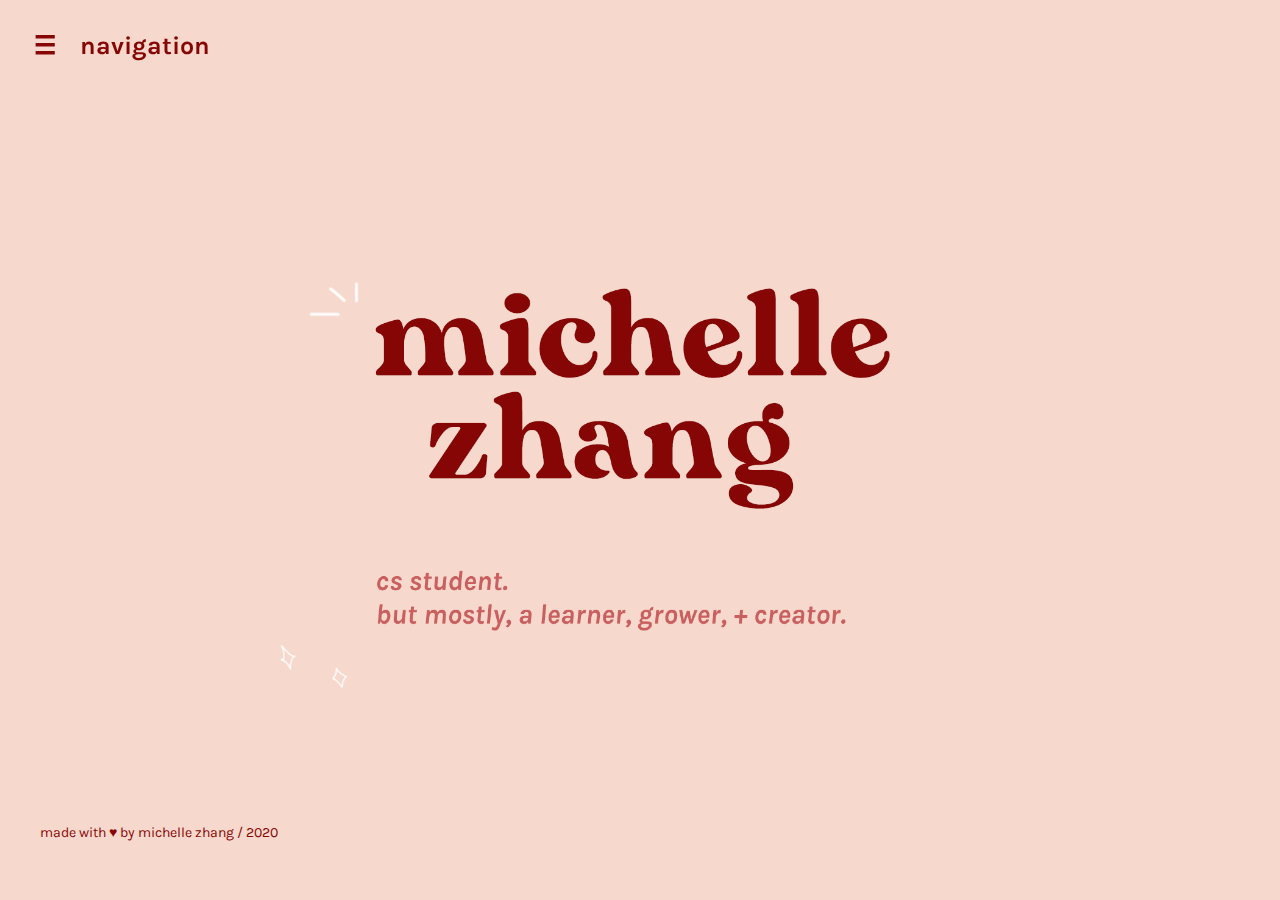
==== index.html @ 730ab969 "Dec 2020" ====
<!DOCTYPE html>
<html>

<head>
	<title>Michelle Zhang | Home</title>
	<meta name="description" content="Computer science student at Carnegie Mellon University." />
	<meta http-equiv="author" content="Michelle Zhang" />
	<meta http-equiv="pragma" content="no-cache" />
	<meta name="viewport" content="width=device-width, initial-scale=1.0">
	<meta property="og:image" content="images/home-background.png" />
	<link href="https://fonts.googleapis.com/css2?family=Karla&display=swap" rel="stylesheet">
	<link href="style.css" type="text/css" rel="stylesheet" />
	<link rel="shortcut icon" type="image/png" href="images/favicon.png" />
	<script src="https://ajax.googleapis.com/ajax/libs/jquery/3.5.1/jquery.min.js"></script>
	<script async src="https://www.googletagmanager.com/gtag/js?id=UA-173824486-1"></script>
    <script>
        window.dataLayer = window.dataLayer || [];
        function gtag() { dataLayer.push(arguments); }
        gtag('js', new Date());

        gtag('config', 'UA-173824486-1');
    </script>
</head>

<body id="homepage" onload="document.body.style.opacity='1'">

	<div id="mySidenav" class="sidenav">
		<a href="javascript:void(0)" class="closebtn" onclick="closeNav()">&times;</a>
		<a href="index.html" id="navcurr">&#8212; 01. home</a>
		<a href="projects.html">02. projects</a>
		<a href="about.html"> 03. about</a>
		<a href="contact.html">04. contact</a>
	</div>

	<div id="header">
		<span style="font-size:30px; cursor:pointer;" onclick="openNav()">
			<h2>&nbsp; &nbsp; &#9776;&nbsp; &nbsp; navigation</h2>
	</div>

	<div class="bgimg-1">
		<p class="copy"> made with &#x2665; by michelle zhang / 2020</p>
	</div>

	<script>
		function openNav() {
			document.getElementById("mySidenav").style.width = "350px";
		}

		function closeNav() {
			document.getElementById("mySidenav").style.width = "0";
		}
	</script>
</body>

</html>
---- style.css ----
/* light pink: #f7d8cc
dark red: #860505
peach: #f49b7b
dark pink: #c95f5f
rose pink: #CB6477
*/

body, html {
  height: 100%;
  margin: 0;
}

#homepage {
  background-color: #f7d8cc;
}

body {
	font-family: 'Karla', sans-serif;
	background-color: #f7d8cc; 
	opacity: 0;
	transition:opacity 3s;
}

body#white {
  background-color: white;
}

h1 {
	font-family: 'Karla', sans-serif;
	color: #c95f5f; 
	text-align: left;
  font-size:40px;
  font-weight: bold;
}

h1.big {
	font-size:60px;
	text-align:center;
}

h1#big-proj-heading {
  font-size: 50px;
}

h2 { 
	font-family: 'Karla', sans-serif;
	color:  #860505;
  font-size: 25px;
  font-weight: bolder; 
} 

h2.name {
  color: #860505;
  letter-spacing: 2px;
}

h3 {
	font-family: 'Karla', sans-serif;
	color: black;
	size:20px;
	text-transform:bold;
}

h3.proj-heading {
	font-size: 30px;
  color: #CB6477;
}

h3.proj-heading-mini {
	font-size: 30px;
  color: #f49b7b;
}


h4.wave {
  color: #c95f5f;
  font-size: 50px;
  font-weight: bolder;
  line-height:2px;
}

.image {
  display: block;
  width: 100%;
  height: auto;
}

.text {
  color: rgba(0, 0, 0, 1);
  font-size: 40px;
  position: absolute;
  left: 50%;
  top: 50%;
  -webkit-transform: translate(-50%, -50%);
  -ms-transform: translate(-50%, -50%);
  transform: translate(-50%, -50%);
  text-align: left;
}

.highlight {
	background: linear-gradient(180deg,rgba(255,255,255,0) 60%, #F9C6B3 60%);
    display:inline;
}

.copy {
	color: #860505;
  position: absolute;
  font-size: 14px;
  padding-top: 90vh; 
  padding-left: 40px;
  z-index: 30;
  min-width: 300px;
}

.copy-normal {
  color: #860505;
  padding-left: 40px;
  position: absolute;
  font-size: 14px;
  padding-top: 60px; 
  z-index: 30;
  padding-bottom: 30px;
  min-width: 300px;
}

#header {
  position: fixed;
  font-size: 30px;
  font-family: 'Karla', sans-serif;
  display: inline-block; 
  text-align:left;
  padding:10px;
  z-index: 100;
}


#header-block {
  position: fixed;
	font-size: 30px;
	font-family: 'Karla', sans-serif;
	display: inline-block; 
	text-align:left;
	padding:10px;
  z-index: 100;
  width:100%;
  background-color:#f7d8cc;
}

#header-block-white {
  position: fixed;
	font-size: 30px;
	font-family: 'Karla', sans-serif;
	display: inline-block; 
	text-align:left;
	padding:10px;
  z-index: 100;
  width:100%;
  background-color:white;
}

#oncurr {
	color:#856084;
	text-shadow: -5px 3px #D4ADCF; 

}

#currproj {
	color:#FCA17D;
}

a.link {
	text-decoration:none;
	font-family: 'Karla', sans-serif;
	text-align:right;
	font-size:18px;
  color: #860505; 
}

a:visited {
	color: #860505; 
}


a.link:hover {
	color: #FCA17D;
  transition:0.25s ease;
}

a.name{
  letter-spacing: 2px;
  font-size: 25px;
	text-decoration:none;
  color:  #860505;
  font-weight: bolder;
}

a.name:hover{
	color:#FCA17D;
	transition:0.25s ease;
}

/* ----- nav---- */

.sidenav {
  height: 100%;
  width: 0;
  position: fixed;
  top: 0;
  right: 0;
  background-color: #f7d8cc;
  overflow-x: hidden;
  transition: 0.5s;
  padding-top: 60px;
  z-index: 999;
}

.sidenav a {
  padding: 8px 8px 8px 50px;
  text-decoration: none;
  font-family: 'Karla', sans-serif;
  font-size: 25px;
  color: #860505;
  display: block;
  transition: 0.3s;
}

.sidenav a#navcurr {
	color:#f49b7b;
}

.sidenav a:hover {
  color: #F49b7b;
}

.sidenav .closebtn {
  position: absolute;
  top: 0;
  right: 25px;
  font-size: 36px;
  margin-left: 50px;
}

.sidenav-proj {
  height: 100%;
  width: 0;
  position: fixed;
  top: 0;
  right: 0;
  background-color: white;
  overflow-x: hidden;
  transition: 0.5s;
  padding-top: 60px;
  z-index: 999;
}

.sidenav-proj a {
  padding: 8px 8px 8px 50px;
  text-decoration: none;
  font-family: 'Karla', sans-serif;
  font-size: 25px;
  color: #860505;
  display: block;
  transition: 0.3s;
}

.sidenav-proj a#navcurr {
	color:#f49b7b;
}

.sidenav-proj a:hover {
  color: #F49b7b;
}

.sidenav-proj .closebtn {
  position: absolute;
  top: 0;
  right: 25px;
  font-size: 36px;
  margin-left: 50px;
}


.main {
  padding-top:50px;
  padding: 10vw;
  padding-bottom: 0px;
}

.main-proj {
  padding-top:50px;
  padding: 10vw;
  padding-bottom: 0px;
  background-color: white;
}

#main2 {
  padding-top:120px;
}

@media screen and (max-height: 450px) {
  .sidenav {padding-top: 15px;}
  .sidenav a {font-size: 18px;}
}

@media (max-width: 600px) {
  .sidenav a {font-size: 30px;}
}


p.big {
	line-height:1.8;
}

p.proj-text {
  line-height: 2em;
}

#emphasis {
	color: #860505;
	background: linear-gradient(180deg,rgba(255,255,255,0) 60%, #f7d8cc 60%);
    display:inline;
}

.svg-color{
  filter: invert(10%) sepia(93%) saturate(3539%) hue-rotate(360deg) brightness(92%) contrast(112%);
  width:30px;
  height:30px;
 }

.svg-color:hover{
  filter: invert(44%) sepia(11%) saturate(2879%) hue-rotate(314deg) brightness(103%) contrast(72%);
}

#socialicons {
  padding-top: 5px;
  padding-bottom:20px;
  width: 100%;
  background-color: transparent;
}

.bgimg-1 {
  opacity: 1;
  background-attachment: fixed;
  background-position: center;
  background-repeat: no-repeat;
  background-size: cover;
  background-image: url("images/home-background.png");
  height: 100%;
}

@media only screen and (orientation: landscape){
  .bgimg-1 {
    background-image: url("images/home-background.png");
  }
}

@media only screen and (max-width: 722px) and (orientation: portrait){
    .bgimg-1 {
      background-image: url("images/mobile-background.png");
      opacity:1; 
      background-size: cover;
    }
}

.card {
  background-color: transparent;
  color: black;
  padding: 0rem;
  height:40rem;
}

.cards {
  max-width: 1600px;
  margin-top: 30px;
  display: grid;
  grid-gap: 1rem;
}

@media (max-width: 899px) {
  .cards { 
    grid-template-columns: repeat(1, 1fr); 
    padding-top:40px;
  }
  .card {
    width: 85vw;
    height:500px;
  }
}

@media (min-width: 900px) {
  .cards { 
    grid-template-columns: repeat(2, 1fr); 
  }
}

/*project cards*/

* {
  box-sizing: border-box;
}

.pad-left {
  padding-left: 50px;
}

.row {
  display: -ms-flexbox; 
  display: flex;
  -ms-flex-wrap: wrap; 
  flex-wrap: wrap;
  padding: 0 2px;
  padding-top: 0;
}

.column {
  -ms-flex: 33%; 
  flex: 33%;
  max-width: 33%;
  padding: 0 2px;
}

.column img {
  margin-top: 8px;
  vertical-align: middle;
  width: 100%;
  transform: scale(0.4);
}

@media screen and (max-width: 800px) {
  .column {
    -ms-flex: 50%;
    flex: 50%;
    max-width: 50%;
  }
}
@media screen and (max-width: 600px) {
  .column {
    -ms-flex: 100%;
    flex: 100%;
    max-width: 100%;
  }
}

.container {
  position: relative;
}

.overlay {
  position: absolute;
  top: 0;
  bottom: 0;
  left: 0;
  right: 0;
  height: 100%;
  width: 100%;
  opacity: 0;
  transition: .25s ease;
  background-color: #f7d8cc;
}

.container:hover .overlay {
  opacity: 0.8;
}


.desc {
  height:100px;
  width:290px;
  font-size:13px;
  color:#7B7B7B;
  text-align:left;
  padding-bottom:0px;
  padding-top: 30px;
  line-height: 2em;
}

.banner {
  display: block;
	min-height: 150px;
	width: 100%;
	position: relative;
}
.typed_wrap {
	display: block;
	max-width: 265px;
	height: auto;
  padding: 0px;
	position: absolute;
	top: 20%;
}

.typed_wrap h1 {
	display: inline;
}

.typed::after {
	content: '|';
	display: inline;
	-webkit-animation: blink 0.7s infinite;
	-moz-animation: blink 0.7s infinite;
	animation: blink 0.7s infinite;
}

.typed-cursor{
   opacity: 0;
	display: none;
}

@keyframes blink{
    0% { opacity:1; }
    50% { opacity:0; }
    100% { opacity:1; }
}
@-webkit-keyframes blink{
    0% { opacity:1; }
    50% { opacity:0; }
    100% { opacity:1; }
}
@-moz-keyframes blink{
    0% { opacity:1; }
    50% { opacity:0; }
    100% { opacity:1; }
}

input[type=text] {
  width: 100%;
  padding: 12px 20px;
  margin: 8px 0;
  box-sizing: border-box;
  font-family: 'Karla', sans-serif;
  -webkit-transition: 0.5s;
  transition: 0.5s;
  outline: none;
  border: none;
}

textarea {
  width: 100%;
  padding: 12px 20px;
  margin: 8px 0;
  box-sizing: border-box;
  font-family: 'Karla', sans-serif;
  -webkit-transition: 0.5s;
  transition: 0.5s;
  outline: none;
  border: none;
  height: 80px;
}

@media (max-width: 640px)
{
  .pad-top {
    margin-top: 15vh;
  }
}

input[type=submit] {
  background-color: transparent;
  border-radius: 16px;
  border: 1.5px solid #860505;
  color: #860505;
  padding: 10px;
  text-decoration: none;
  margin: 4px 2px;
  cursor: pointer;
  font-family: 'Karla', sans-serif;
  font-size: 18px;
}


input[type=submit]:hover {
  border: 1.5px solid #c95f5f;
  color: #c95f5f;
  transition: 0.25s;
}

.theartofgif {
  max-width: 300px;
}

.mockup {
  max-width: 250px;
}

@media (max-width: 450px) {
  .mockup-laptop {
    padding-top: 10%;
    max-width: 80vw;
  }
}

@media (min-width: 451px) {
  .mockup-laptop {
    padding-top: 15%;
    max-width: 451px;
  }
}

.img-container {
  display: block;
  text-align: center;
}

.card-op {
  background-color: transparent;
  color: black;
  padding: 10px;
  height: auto;
}

.cards-op {
  max-width: 1600px;
  margin-top: 30px;
  display: grid;
  grid-gap: 1rem;
}

@media (max-width: 899px) {
  .cards-op { 
    grid-template-columns: repeat(1, 1fr); 
    padding-top:40px;
  }
  .card-op {
    width: 85vw;
    height: auto;
  }
}

@media (min-width: 900px) {
  .cards-op { 
    grid-template-columns: repeat(2, 1fr); 
  }
}

.header-icon {
  height: 50px;
  width: 50px;
  margin-left: 25px;
}

.header-icon-concluding {
  height: 38px;
  width: 38px;
  margin-right: 18px;
}
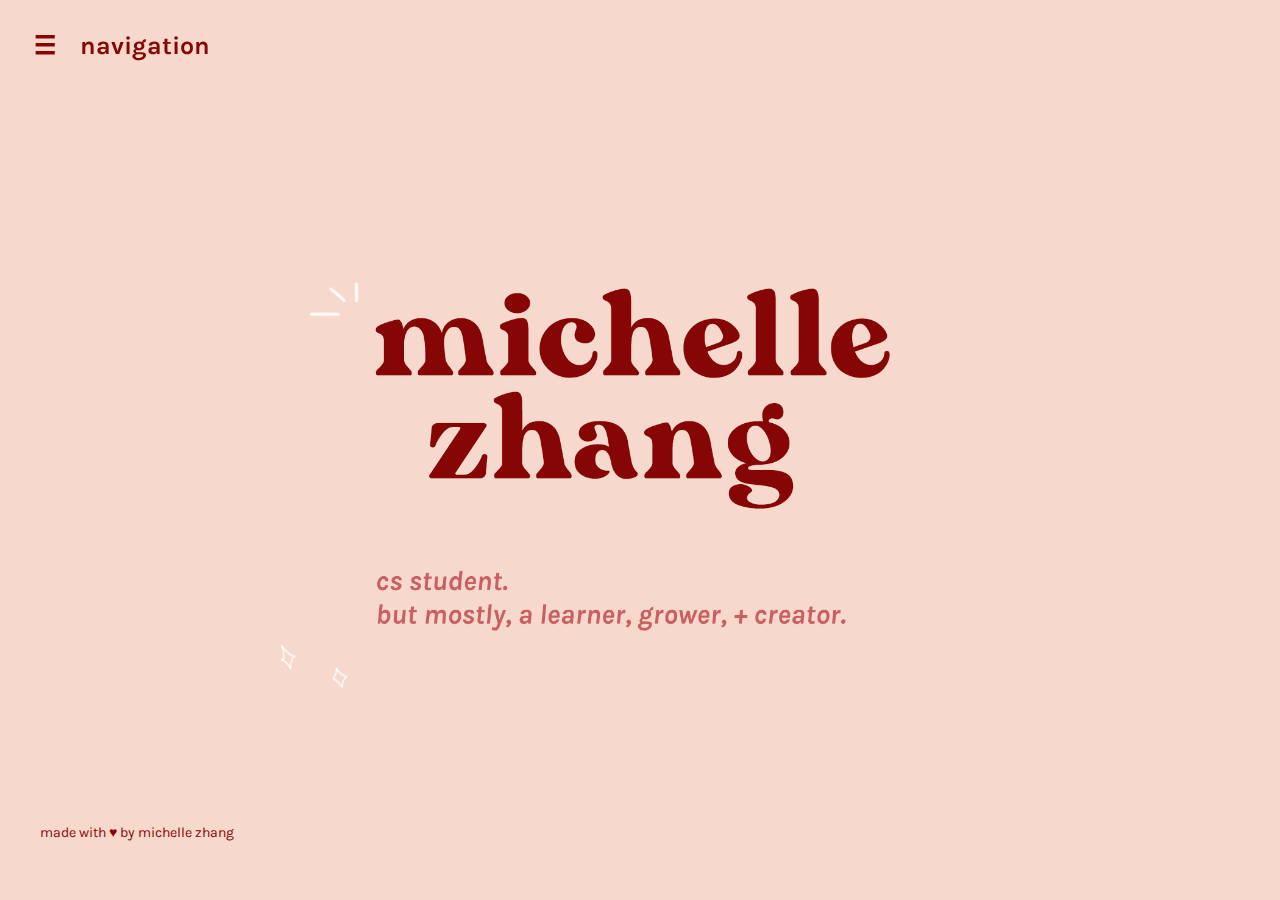
==== commit 86a1ca30: "December 2020" ====
--- a/index.html
+++ b/index.html
@@ -38,7 +38,7 @@
 	</div>
 
 	<div class="bgimg-1">
-		<p class="copy"> made with &#x2665; by michelle zhang / 2020</p>
+		<p class="copy"> made with &#x2665; by michelle zhang </p>
 	</div>
 
 	<script>
--- a/style.css
+++ b/style.css
@@ -69,14 +69,6 @@
 h3.proj-heading-mini {
 	font-size: 30px;
   color: #f49b7b;
-}
-
-
-h4.wave {
-  color: #c95f5f;
-  font-size: 50px;
-  font-weight: bolder;
-  line-height:2px;
 }
 
 .image {
@@ -366,7 +358,7 @@
   background-color: transparent;
   color: black;
   padding: 0rem;
-  height:40rem;
+  height:50rem;
 }
 
 .cards {
@@ -383,7 +375,7 @@
   }
   .card {
     width: 85vw;
-    height:500px;
+    height:700px;
   }
 }
 
@@ -443,6 +435,12 @@
 
 .container {
   position: relative;
+}
+
+.about-img {
+  max-width: 40vw;
+  min-width: 30vw;
+  padding: 10px;
 }
 
 .overlay {
@@ -482,7 +480,7 @@
 }
 .typed_wrap {
 	display: block;
-	max-width: 265px;
+	max-width: 350px;
 	height: auto;
   padding: 0px;
 	position: absolute;
@@ -580,12 +578,17 @@
 
 .mockup {
   max-width: 250px;
+  padding-top:10%;
 }
 
 @media (max-width: 450px) {
   .mockup-laptop {
     padding-top: 10%;
-    max-width: 80vw;
+    max-width: 75vw;
+  }
+  .about-img {
+    padding-top: 4%;
+    max-width: 75vw;
   }
 }
 
@@ -593,6 +596,10 @@
   .mockup-laptop {
     padding-top: 15%;
     max-width: 451px;
+  }
+  .about-img {
+    padding-top: 5%;
+    max-width: 420px;
   }
 }
 
